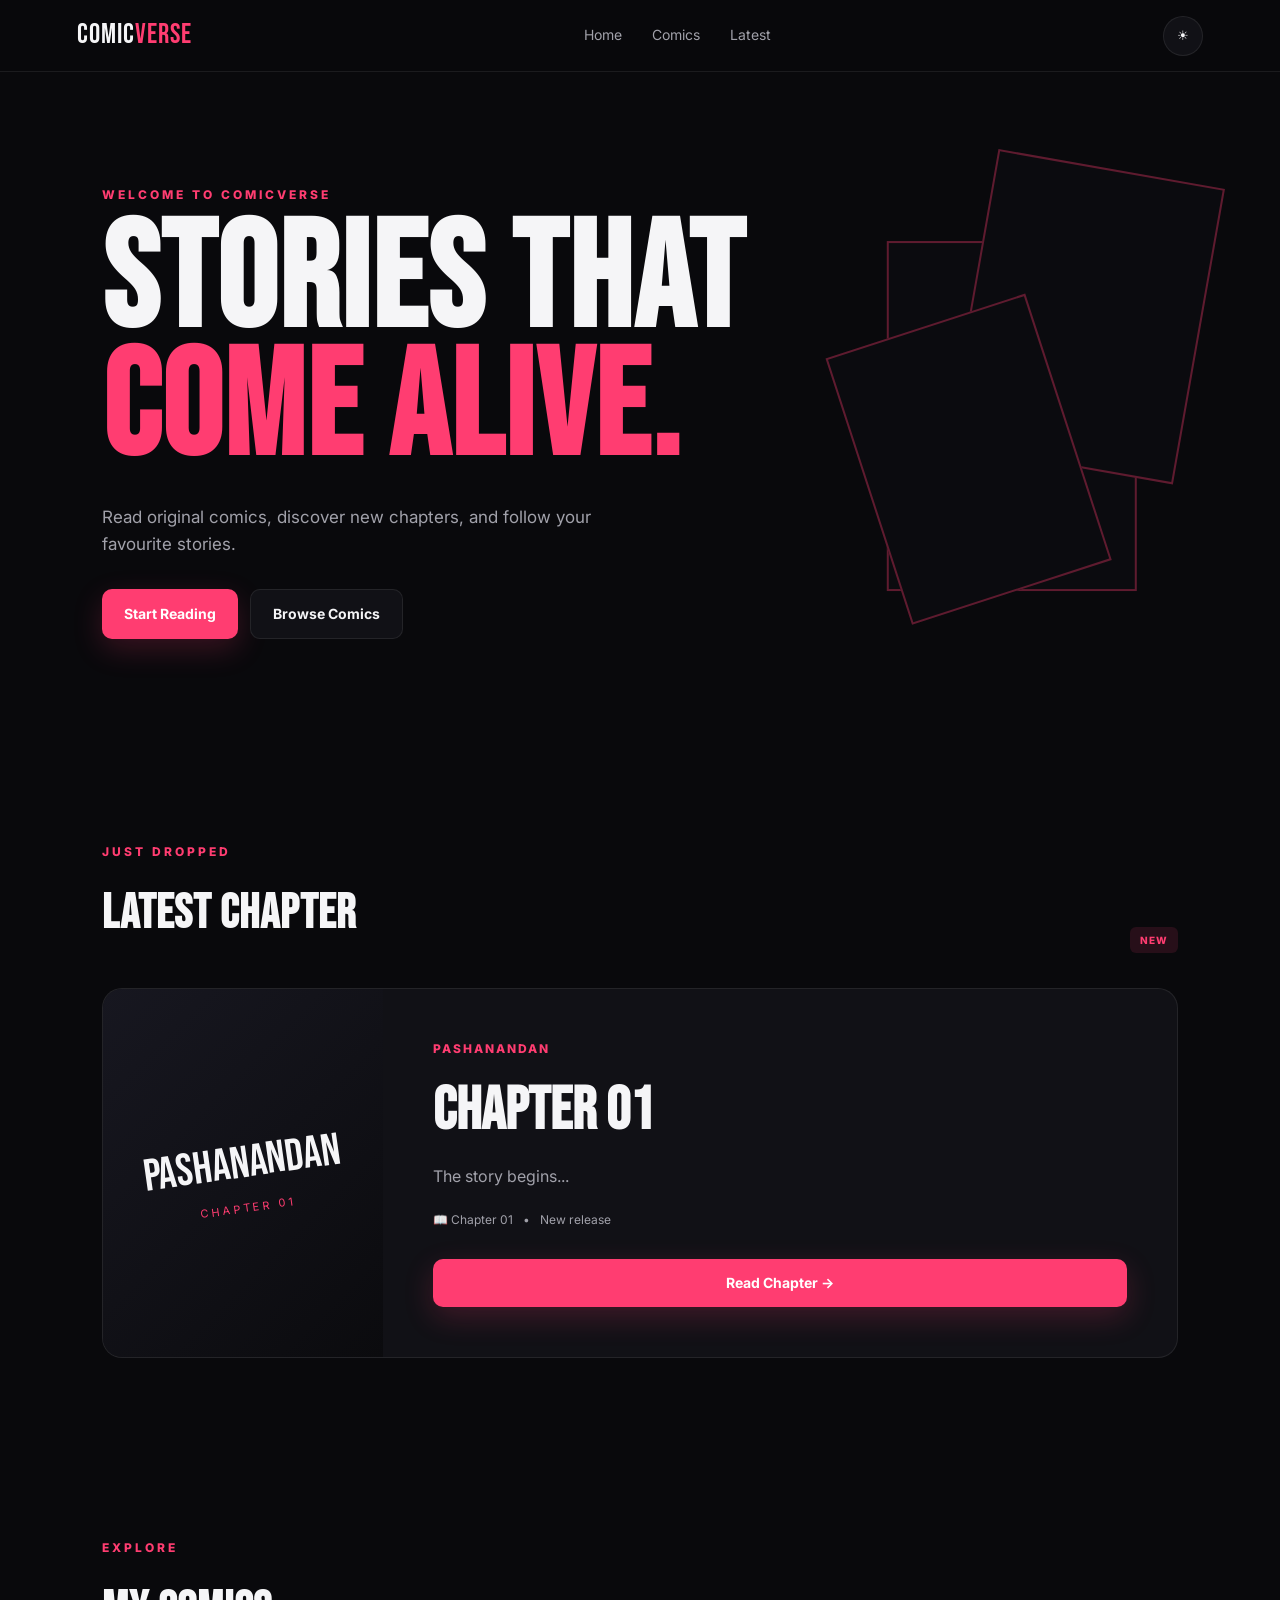
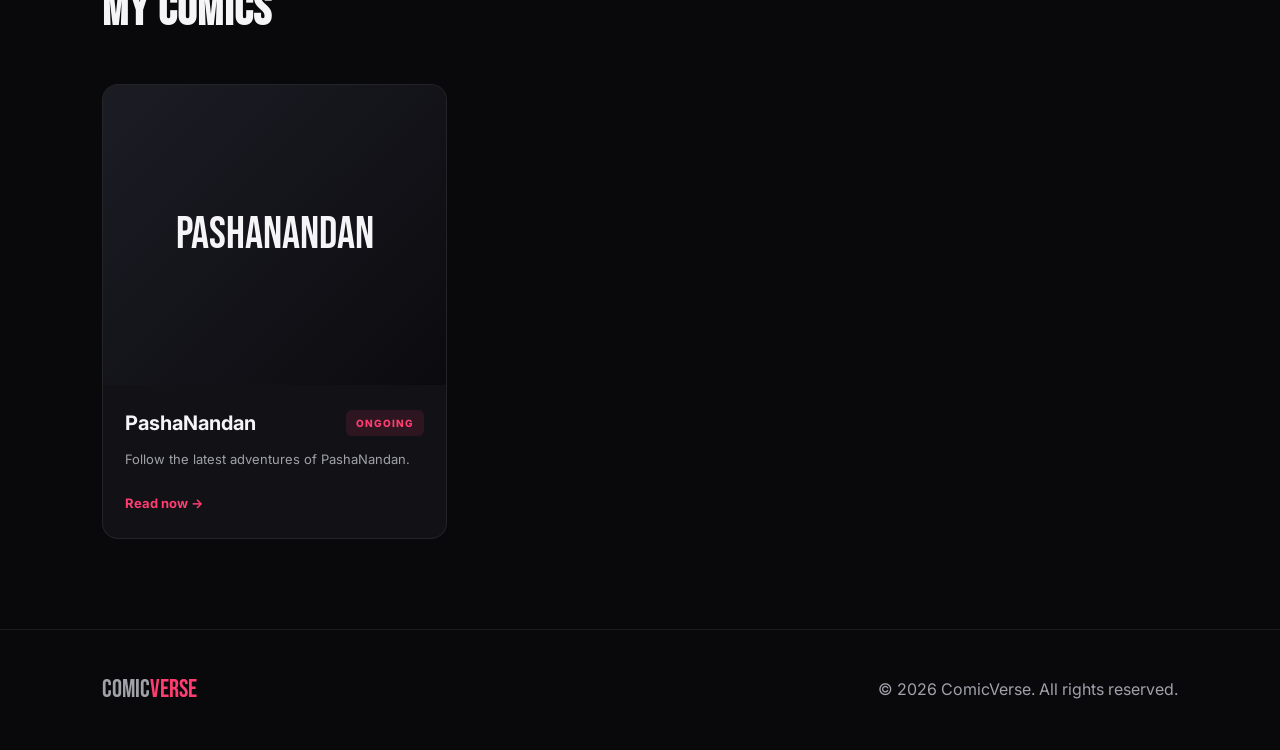
==== index.html @ 90eeb72b "Add files via upload" ====
<!DOCTYPE html>
<html lang="en">
<head>
<meta charset="UTF-8">
<meta name="viewport" content="width=device-width, initial-scale=1.0">
<meta name="theme-color" content="#0b0b0f">
<meta name="description" content="Read original comics online.">
<title>ComicVerse</title>
<link rel="stylesheet" href="style.css">
</head>
<body>
<header class="navbar">
  <a href="index.html" class="logo">COMIC<span>VERSE</span></a>
  <nav><a href="#home">Home</a><a href="#comics">Comics</a><a href="#latest">Latest</a></nav>
  <button id="themeButton" class="icon-button" aria-label="Toggle theme">☀</button>
</header>

<main>
<section id="home" class="hero">
  <div class="hero-content">
    <p class="eyebrow">WELCOME TO COMICVERSE</p>
    <h1>Stories that<br><span>come alive.</span></h1>
    <p class="hero-description">Read original comics, discover new chapters, and follow your favourite stories.</p>
    <div class="hero-buttons">
      <a href="#latest" class="button primary">Start Reading</a>
      <a href="#comics" class="button secondary">Browse Comics</a>
    </div>
  </div>
  <div class="hero-decoration">
    <div class="comic-shape shape-one"></div>
    <div class="comic-shape shape-two"></div>
    <div class="comic-shape shape-three"></div>
  </div>
</section>

<section id="latest" class="section">
  <div class="section-heading">
    <div><p class="eyebrow">JUST DROPPED</p><h2>Latest Chapter</h2></div>
    <span class="release-badge">NEW</span>
  </div>
  <article class="featured-card">
    <div class="featured-cover"><div class="cover-placeholder"><span>PASHANANDAN</span><small>CHAPTER 01</small></div></div>
    <div class="featured-info">
      <p class="series-label">PASHANANDAN</p>
      <h3>Chapter 01</h3>
      <p>The story begins...</p>
      <div class="chapter-meta"><span>📖 Chapter 01</span><span>•</span><span>New release</span></div>
      <a href="reader.html?comic=pashanandan&chapter=01" class="button primary">Read Chapter →</a>
    </div>
  </article>
</section>

<section id="comics" class="section">
  <div class="section-heading"><div><p class="eyebrow">EXPLORE</p><h2>My Comics</h2></div></div>
  <div class="comic-grid">
    <article class="comic-card">
      <div class="comic-cover">PASHANANDAN</div>
      <div class="comic-card-content">
        <div class="card-title-row"><h3>PashaNandan</h3><span class="status">ONGOING</span></div>
        <p>Follow the latest adventures of PashaNandan.</p>
        <a href="reader.html?comic=pashanandan&chapter=01" class="read-link">Read now →</a>
      </div>
    </article>
  </div>
</section>
</main>

<footer><div class="footer-logo">COMIC<span>VERSE</span></div><p>© 2026 ComicVerse. All rights reserved.</p></footer>
<script src="script.js"></script>
</body>
</html>
---- style.css ----
@import url('https://fonts.googleapis.com/css2?family=Bebas+Neue&family=Inter:wght@400;500;600;700;800&display=swap');

:root{--bg:#09090c;--surface:#111116;--surface-2:#18181f;--text:#f5f5f7;--muted:#a1a1aa;--accent:#ff3d71;--border:rgba(255,255,255,.08)}
*{box-sizing:border-box;margin:0;padding:0}
html{scroll-behavior:smooth}
body{background:var(--bg);color:var(--text);font-family:Inter,sans-serif;line-height:1.6}
a{color:inherit;text-decoration:none}
.navbar{position:sticky;top:0;z-index:100;height:72px;display:flex;align-items:center;justify-content:space-between;padding:0 6%;background:rgba(9,9,12,.8);backdrop-filter:blur(18px);border-bottom:1px solid var(--border)}
.logo{font-family:"Bebas Neue",sans-serif;font-size:28px;letter-spacing:1px}.logo span,.footer-logo span{color:var(--accent)}
.navbar nav{display:flex;gap:30px}.navbar nav a{color:var(--muted);font-size:14px;transition:.25s}.navbar nav a:hover{color:var(--text)}
.icon-button{width:40px;height:40px;border:1px solid var(--border);border-radius:50%;background:var(--surface);color:var(--text);cursor:pointer}
.hero{min-height:680px;display:flex;align-items:center;padding:80px 8%;position:relative;overflow:hidden}
.hero-content{max-width:720px;position:relative;z-index:2}.eyebrow{color:var(--accent);font-size:12px;font-weight:800;letter-spacing:3px;margin-bottom:15px}
.hero h1{font-family:"Bebas Neue",sans-serif;font-size:clamp(70px,12vw,150px);line-height:.85;letter-spacing:2px}.hero h1 span{color:var(--accent)}
.hero-description{color:var(--muted);max-width:520px;margin:30px 0;font-size:17px}.hero-buttons{display:flex;gap:12px;flex-wrap:wrap}
.button{display:inline-flex;align-items:center;justify-content:center;padding:13px 22px;border-radius:10px;font-weight:700;font-size:14px;transition:transform .2s,box-shadow .2s}.button:hover{transform:translateY(-2px)}
.button.primary{background:var(--accent);color:white;box-shadow:0 10px 30px rgba(255,61,113,.2)}.button.secondary{border:1px solid var(--border);background:var(--surface)}
.hero-decoration{position:absolute;right:5%;width:420px;height:500px;opacity:.35;transform:rotate(-10deg)}
.comic-shape{position:absolute;border:2px solid var(--accent);background:var(--surface)}
.shape-one{width:250px;height:350px;right:80px;top:80px;transform:rotate(10deg)}.shape-two{width:230px;height:300px;right:0;top:20px;transform:rotate(20deg)}.shape-three{width:210px;height:280px;right:150px;top:150px;transform:rotate(-8deg)}
.section{padding:90px 8%}.section-heading{display:flex;align-items:end;justify-content:space-between;margin-bottom:35px}.section-heading h2{font-family:"Bebas Neue",sans-serif;font-size:48px;letter-spacing:1px}
.release-badge,.status{display:inline-block;padding:5px 10px;border-radius:6px;font-size:10px;font-weight:800;letter-spacing:1px;background:rgba(255,61,113,.12);color:var(--accent)}
.featured-card{display:grid;grid-template-columns:280px 1fr;background:var(--surface);border:1px solid var(--border);border-radius:20px;overflow:hidden}
.featured-cover{min-height:360px;display:flex;align-items:center;justify-content:center;background:linear-gradient(135deg,#171720,#0b0b0e)}
.cover-placeholder{text-align:center;font-family:"Bebas Neue",sans-serif;font-size:45px;transform:rotate(-8deg)}.cover-placeholder small{display:block;color:var(--accent);font-family:Inter,sans-serif;font-size:11px;letter-spacing:3px}
.featured-info{padding:50px;display:flex;flex-direction:column;justify-content:center}.series-label{color:var(--accent);font-size:12px;font-weight:800;letter-spacing:2px}.featured-info h3{font-family:"Bebas Neue",sans-serif;font-size:60px;margin:5px 0}.featured-info>p:not(.series-label){color:var(--muted);max-width:500px}
.chapter-meta{display:flex;gap:10px;color:var(--muted);font-size:12px;margin:20px 0 30px}
.comic-grid{display:grid;grid-template-columns:repeat(auto-fill,minmax(280px,1fr));gap:20px}.comic-card{background:var(--surface);border:1px solid var(--border);border-radius:16px;overflow:hidden;transition:transform .25s,border-color .25s}.comic-card:hover{transform:translateY(-6px);border-color:rgba(255,61,113,.4)}
.comic-cover{height:300px;display:flex;align-items:center;justify-content:center;font-family:"Bebas Neue",sans-serif;font-size:45px;background:linear-gradient(135deg,#1c1c25,#0b0b0f)}
.comic-card-content{padding:22px}.card-title-row{display:flex;align-items:center;justify-content:space-between;gap:10px}.comic-card h3{font-size:20px}.comic-card p{color:var(--muted);font-size:13px;margin:10px 0 20px}.read-link{color:var(--accent);font-size:13px;font-weight:700}
footer{border-top:1px solid var(--border);padding:40px 8%;display:flex;align-items:center;justify-content:space-between;color:var(--muted)}.footer-logo{font-family:"Bebas Neue",sans-serif;font-size:25px}
@media(max-width:700px){.navbar{padding:0 5%}.navbar nav{display:none}.hero{min-height:600px;padding:70px 6%}.hero-decoration{right:-150px;opacity:.18}.section{padding:65px 6%}.featured-card{grid-template-columns:1fr}.featured-cover{min-height:280px}.featured-info{padding:30px}.featured-info h3{font-size:45px}footer{flex-direction:column;gap:15px;text-align:center}}
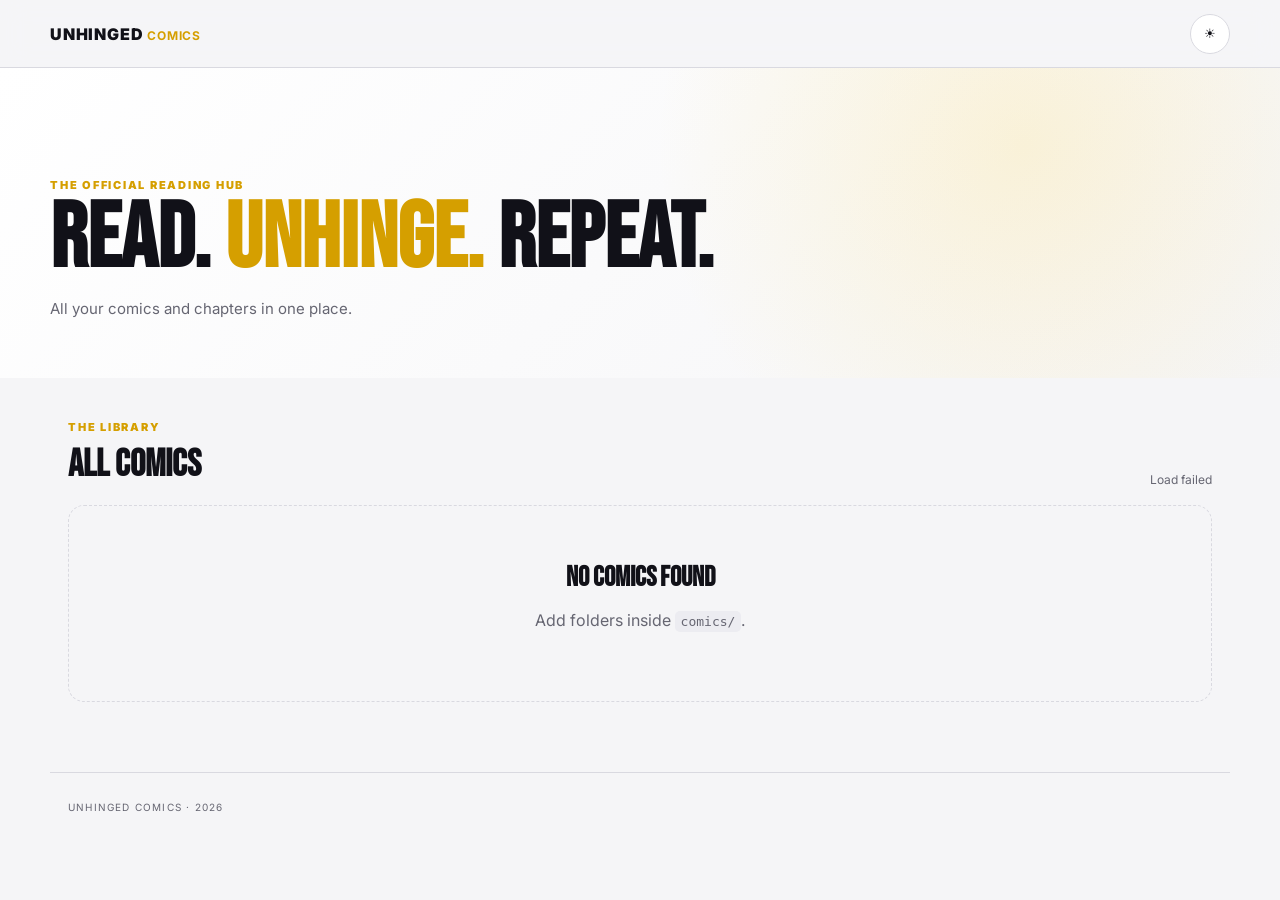
==== commit 6d8b1053: "Add files via upload" ====
--- a/index.html
+++ b/index.html
@@ -1,71 +1,14 @@
-<!DOCTYPE html>
-<html lang="en">
-<head>
-<meta charset="UTF-8">
-<meta name="viewport" content="width=device-width, initial-scale=1.0">
-<meta name="theme-color" content="#0b0b0f">
-<meta name="description" content="Read original comics online.">
-<title>ComicVerse</title>
-<link rel="stylesheet" href="style.css">
-</head>
-<body>
-<header class="navbar">
-  <a href="index.html" class="logo">COMIC<span>VERSE</span></a>
-  <nav><a href="#home">Home</a><a href="#comics">Comics</a><a href="#latest">Latest</a></nav>
-  <button id="themeButton" class="icon-button" aria-label="Toggle theme">☀</button>
-</header>
-
+<!doctype html>
+<html lang="en"><head>
+<meta charset="utf-8"><meta name="viewport" content="width=device-width,initial-scale=1">
+<title>Unhinged Comics</title>
+<link rel="preconnect" href="https://fonts.googleapis.com"><link rel="preconnect" href="https://fonts.gstatic.com" crossorigin>
+<link href="https://fonts.googleapis.com/css2?family=Bebas+Neue&family=Inter:wght@400;500;600;700;800&display=swap" rel="stylesheet">
+<link rel="stylesheet" href="style.css"></head><body>
+<header class="header"><a class="brand" href="index.html">UNHINGED <b>COMICS</b></a><button id="theme" class="theme">☾</button></header>
 <main>
-<section id="home" class="hero">
-  <div class="hero-content">
-    <p class="eyebrow">WELCOME TO COMICVERSE</p>
-    <h1>Stories that<br><span>come alive.</span></h1>
-    <p class="hero-description">Read original comics, discover new chapters, and follow your favourite stories.</p>
-    <div class="hero-buttons">
-      <a href="#latest" class="button primary">Start Reading</a>
-      <a href="#comics" class="button secondary">Browse Comics</a>
-    </div>
-  </div>
-  <div class="hero-decoration">
-    <div class="comic-shape shape-one"></div>
-    <div class="comic-shape shape-two"></div>
-    <div class="comic-shape shape-three"></div>
-  </div>
-</section>
-
-<section id="latest" class="section">
-  <div class="section-heading">
-    <div><p class="eyebrow">JUST DROPPED</p><h2>Latest Chapter</h2></div>
-    <span class="release-badge">NEW</span>
-  </div>
-  <article class="featured-card">
-    <div class="featured-cover"><div class="cover-placeholder"><span>PASHANANDAN</span><small>CHAPTER 01</small></div></div>
-    <div class="featured-info">
-      <p class="series-label">PASHANANDAN</p>
-      <h3>Chapter 01</h3>
-      <p>The story begins...</p>
-      <div class="chapter-meta"><span>📖 Chapter 01</span><span>•</span><span>New release</span></div>
-      <a href="reader.html?comic=pashanandan&chapter=01" class="button primary">Read Chapter →</a>
-    </div>
-  </article>
-</section>
-
-<section id="comics" class="section">
-  <div class="section-heading"><div><p class="eyebrow">EXPLORE</p><h2>My Comics</h2></div></div>
-  <div class="comic-grid">
-    <article class="comic-card">
-      <div class="comic-cover">PASHANANDAN</div>
-      <div class="comic-card-content">
-        <div class="card-title-row"><h3>PashaNandan</h3><span class="status">ONGOING</span></div>
-        <p>Follow the latest adventures of PashaNandan.</p>
-        <a href="reader.html?comic=pashanandan&chapter=01" class="read-link">Read now →</a>
-      </div>
-    </article>
-  </div>
-</section>
-</main>
-
-<footer><div class="footer-logo">COMIC<span>VERSE</span></div><p>© 2026 ComicVerse. All rights reserved.</p></footer>
-<script src="script.js"></script>
-</body>
-</html>
+<section class="hero"><p>THE OFFICIAL READING HUB</p><h1>READ. <span>UNHINGE.</span> REPEAT.</h1><small>All your comics and chapters in one place.</small></section>
+<section id="continueSection" class="section" hidden><div class="heading"><div><p> PICK UP WHERE YOU LEFT OFF</p><h2>Continue Reading</h2></div></div><div id="continueCard"></div></section>
+<section id="newSection" class="section" hidden><div class="heading"><div><p>JUST DROPPED</p><h2>Newly Uploaded</h2></div></div><div id="newGrid" class="grid"></div></section>
+<section class="section"><div class="heading"><div><p>THE LIBRARY</p><h2>All Comics</h2></div><span id="status">Loading…</span></div><div id="grid" class="grid"></div><div id="empty" class="empty" hidden><h3>No comics found</h3><p>Add folders inside <code>comics/</code>.</p></div></section>
+</main><footer>UNHINGED COMICS · <span id="year"></span></footer><script src="script.js"></script></body></html>
--- a/style.css
+++ b/style.css
@@ -1,32 +1,11 @@
-@import url('https://fonts.googleapis.com/css2?family=Bebas+Neue&family=Inter:wght@400;500;600;700;800&display=swap');
-
-:root{--bg:#09090c;--surface:#111116;--surface-2:#18181f;--text:#f5f5f7;--muted:#a1a1aa;--accent:#ff3d71;--border:rgba(255,255,255,.08)}
-*{box-sizing:border-box;margin:0;padding:0}
-html{scroll-behavior:smooth}
-body{background:var(--bg);color:var(--text);font-family:Inter,sans-serif;line-height:1.6}
-a{color:inherit;text-decoration:none}
-.navbar{position:sticky;top:0;z-index:100;height:72px;display:flex;align-items:center;justify-content:space-between;padding:0 6%;background:rgba(9,9,12,.8);backdrop-filter:blur(18px);border-bottom:1px solid var(--border)}
-.logo{font-family:"Bebas Neue",sans-serif;font-size:28px;letter-spacing:1px}.logo span,.footer-logo span{color:var(--accent)}
-.navbar nav{display:flex;gap:30px}.navbar nav a{color:var(--muted);font-size:14px;transition:.25s}.navbar nav a:hover{color:var(--text)}
-.icon-button{width:40px;height:40px;border:1px solid var(--border);border-radius:50%;background:var(--surface);color:var(--text);cursor:pointer}
-.hero{min-height:680px;display:flex;align-items:center;padding:80px 8%;position:relative;overflow:hidden}
-.hero-content{max-width:720px;position:relative;z-index:2}.eyebrow{color:var(--accent);font-size:12px;font-weight:800;letter-spacing:3px;margin-bottom:15px}
-.hero h1{font-family:"Bebas Neue",sans-serif;font-size:clamp(70px,12vw,150px);line-height:.85;letter-spacing:2px}.hero h1 span{color:var(--accent)}
-.hero-description{color:var(--muted);max-width:520px;margin:30px 0;font-size:17px}.hero-buttons{display:flex;gap:12px;flex-wrap:wrap}
-.button{display:inline-flex;align-items:center;justify-content:center;padding:13px 22px;border-radius:10px;font-weight:700;font-size:14px;transition:transform .2s,box-shadow .2s}.button:hover{transform:translateY(-2px)}
-.button.primary{background:var(--accent);color:white;box-shadow:0 10px 30px rgba(255,61,113,.2)}.button.secondary{border:1px solid var(--border);background:var(--surface)}
-.hero-decoration{position:absolute;right:5%;width:420px;height:500px;opacity:.35;transform:rotate(-10deg)}
-.comic-shape{position:absolute;border:2px solid var(--accent);background:var(--surface)}
-.shape-one{width:250px;height:350px;right:80px;top:80px;transform:rotate(10deg)}.shape-two{width:230px;height:300px;right:0;top:20px;transform:rotate(20deg)}.shape-three{width:210px;height:280px;right:150px;top:150px;transform:rotate(-8deg)}
-.section{padding:90px 8%}.section-heading{display:flex;align-items:end;justify-content:space-between;margin-bottom:35px}.section-heading h2{font-family:"Bebas Neue",sans-serif;font-size:48px;letter-spacing:1px}
-.release-badge,.status{display:inline-block;padding:5px 10px;border-radius:6px;font-size:10px;font-weight:800;letter-spacing:1px;background:rgba(255,61,113,.12);color:var(--accent)}
-.featured-card{display:grid;grid-template-columns:280px 1fr;background:var(--surface);border:1px solid var(--border);border-radius:20px;overflow:hidden}
-.featured-cover{min-height:360px;display:flex;align-items:center;justify-content:center;background:linear-gradient(135deg,#171720,#0b0b0e)}
-.cover-placeholder{text-align:center;font-family:"Bebas Neue",sans-serif;font-size:45px;transform:rotate(-8deg)}.cover-placeholder small{display:block;color:var(--accent);font-family:Inter,sans-serif;font-size:11px;letter-spacing:3px}
-.featured-info{padding:50px;display:flex;flex-direction:column;justify-content:center}.series-label{color:var(--accent);font-size:12px;font-weight:800;letter-spacing:2px}.featured-info h3{font-family:"Bebas Neue",sans-serif;font-size:60px;margin:5px 0}.featured-info>p:not(.series-label){color:var(--muted);max-width:500px}
-.chapter-meta{display:flex;gap:10px;color:var(--muted);font-size:12px;margin:20px 0 30px}
-.comic-grid{display:grid;grid-template-columns:repeat(auto-fill,minmax(280px,1fr));gap:20px}.comic-card{background:var(--surface);border:1px solid var(--border);border-radius:16px;overflow:hidden;transition:transform .25s,border-color .25s}.comic-card:hover{transform:translateY(-6px);border-color:rgba(255,61,113,.4)}
-.comic-cover{height:300px;display:flex;align-items:center;justify-content:center;font-family:"Bebas Neue",sans-serif;font-size:45px;background:linear-gradient(135deg,#1c1c25,#0b0b0f)}
-.comic-card-content{padding:22px}.card-title-row{display:flex;align-items:center;justify-content:space-between;gap:10px}.comic-card h3{font-size:20px}.comic-card p{color:var(--muted);font-size:13px;margin:10px 0 20px}.read-link{color:var(--accent);font-size:13px;font-weight:700}
-footer{border-top:1px solid var(--border);padding:40px 8%;display:flex;align-items:center;justify-content:space-between;color:var(--muted)}.footer-logo{font-family:"Bebas Neue",sans-serif;font-size:25px}
-@media(max-width:700px){.navbar{padding:0 5%}.navbar nav{display:none}.hero{min-height:600px;padding:70px 6%}.hero-decoration{right:-150px;opacity:.18}.section{padding:65px 6%}.featured-card{grid-template-columns:1fr}.featured-cover{min-height:280px}.featured-info{padding:30px}.featured-info h3{font-size:45px}footer{flex-direction:column;gap:15px;text-align:center}}
+:root{--bg:#09090d;--surface:#111118;--surface2:#191921;--text:#f7f7fa;--muted:#9999a5;--line:#2a2a35;--accent:#ffcf33}
+:root.light{--bg:#f5f5f7;--surface:#fff;--surface2:#ececf1;--text:#111118;--muted:#666672;--line:#d9d9e0;--accent:#d59f00}
+*{box-sizing:border-box}body{margin:0;background:var(--bg);color:var(--text);font-family:Inter,system-ui,sans-serif}a{text-decoration:none;color:inherit}
+.header{height:68px;position:sticky;top:0;z-index:20;display:flex;align-items:center;justify-content:space-between;padding:0 max(18px,calc((100% - 1180px)/2));background:rgba(9,9,13,.88);backdrop-filter:blur(14px);border-bottom:1px solid var(--line)}:root.light .header{background:rgba(245,245,247,.88)}
+.brand{font-weight:900;letter-spacing:.05em}.brand b{color:var(--accent);font-size:12px}.theme{width:40px;height:40px;border-radius:50%;border:1px solid var(--line);background:var(--surface);color:var(--text);cursor:pointer}
+.hero{min-height:310px;padding:60px max(18px,calc((100% - 1180px)/2));display:flex;flex-direction:column;justify-content:end;background:radial-gradient(circle at 80% 25%,rgba(255,207,51,.17),transparent 35%),linear-gradient(135deg,var(--surface),var(--bg))}.hero p,.heading p{color:var(--accent);font-size:11px;font-weight:900;letter-spacing:.16em;margin:0 0 8px}.hero h1,h2,h3{font-family:"Bebas Neue",Impact,sans-serif;margin:0}.hero h1{font-size:clamp(50px,9vw,92px);line-height:.88}.hero h1 span{color:var(--accent)}.hero small{color:var(--muted);font-size:15px;margin-top:18px}
+.section{max-width:1180px;margin:auto;padding:42px 18px 0}.heading{display:flex;justify-content:space-between;align-items:end;margin-bottom:18px}.heading h2{font-size:38px}.heading span{color:var(--muted);font-size:12px}
+.grid{display:grid;grid-template-columns:repeat(auto-fill,minmax(205px,1fr));gap:18px}.card{background:var(--surface);border:1px solid var(--line);border-radius:16px;overflow:hidden;transition:.18s}.card:hover{transform:translateY(-4px);border-color:var(--accent)}.thumb{aspect-ratio:2/3;background:var(--surface2);overflow:hidden;position:relative}.thumb img{width:100%;height:100%;object-fit:cover;display:block}.badge{position:absolute;top:9px;left:9px;background:var(--accent);color:#111;padding:5px 8px;border-radius:6px;font-size:10px;font-weight:900}.body{padding:13px}.body h3{font-family:Inter,sans-serif;font-size:19px}.meta{color:var(--muted);font-size:11px;margin-top:5px}.action{display:inline-block;background:var(--text);color:var(--bg);padding:9px 11px;border-radius:8px;font-size:11px;font-weight:800;margin-top:12px}
+#continueCard{max-width:650px;display:grid;grid-template-columns:105px 1fr;gap:17px;padding:13px;background:var(--surface);border:1px solid var(--line);border-radius:16px}.continueImg{width:105px;aspect-ratio:2/3;border-radius:9px;overflow:hidden}.continueImg img{width:100%;height:100%;object-fit:cover}.continueInfo{display:flex;flex-direction:column;justify-content:center}.continueInfo h3{font-size:29px}.track{height:6px;background:var(--surface2);border-radius:99px;margin:12px 0}.fill{height:100%;background:var(--accent);border-radius:99px}
+.empty{text-align:center;padding:55px 20px;border:1px dashed var(--line);border-radius:16px;color:var(--muted)}.empty h3{color:var(--text);font-size:28px}code{background:var(--surface2);padding:3px 6px;border-radius:5px}footer{max-width:1180px;margin:70px auto 0;padding:28px 18px;border-top:1px solid var(--line);color:var(--muted);font-size:10px;letter-spacing:.12em}
+@media(max-width:560px){.hero{min-height:260px}.grid{grid-template-columns:repeat(2,minmax(0,1fr));gap:12px}.body{padding:10px}.body h3{font-size:16px}.action{width:100%;text-align:center}.section{padding-top:30px}#continueCard{grid-template-columns:80px 1fr}.continueImg{width:80px}}
